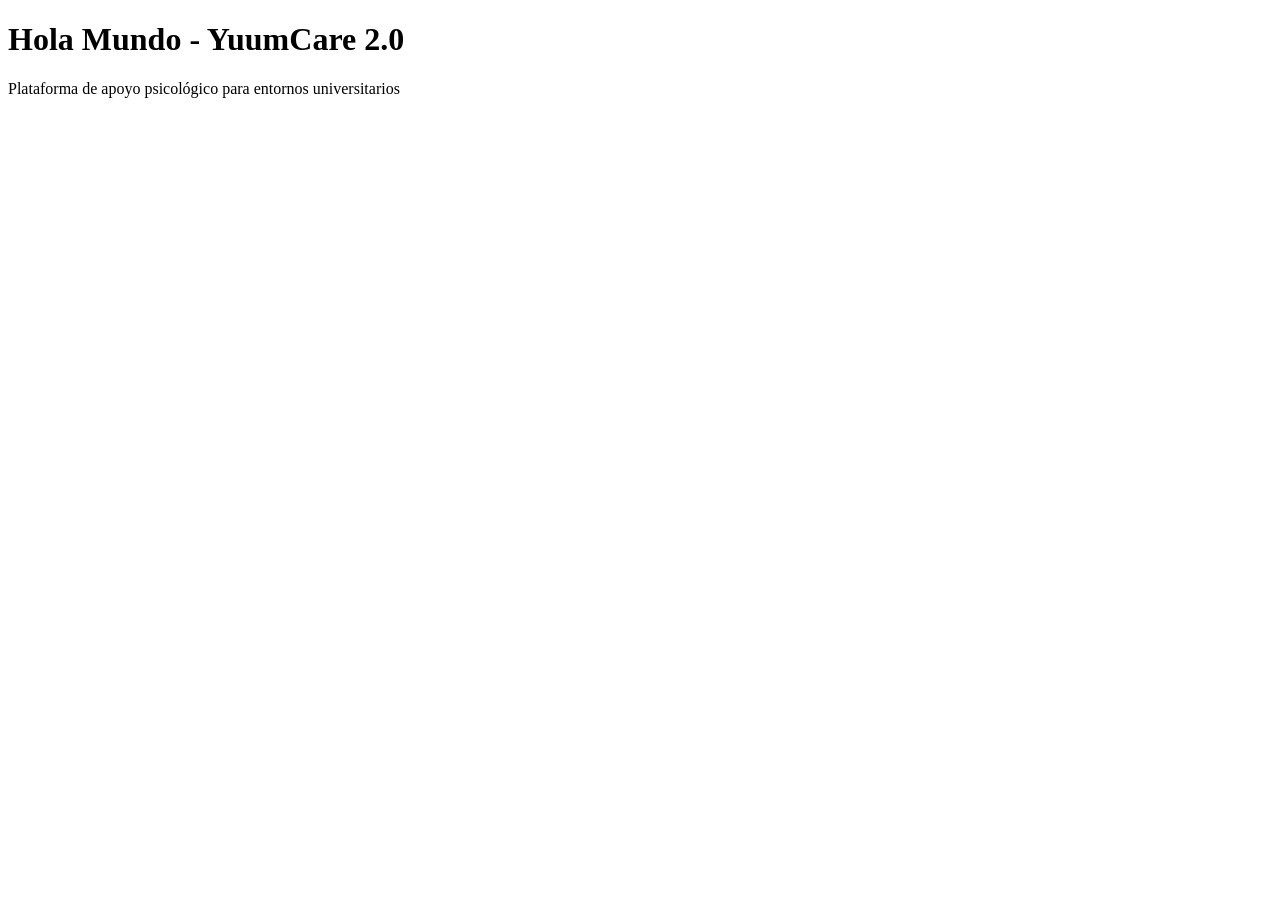
==== index.html @ 954b81b0 "feat: crear estructura inicial de la página principal" ====
<!DOCTYPE html>
<html lang="en">
<head>
    <meta charset="UTF-8">
    <meta name="viewport" content="width=device-width, initial-scale=1.0">
    <title>YuumCare 2.0</title>
</head>
<body>
    <h1>Hola Mundo - YuumCare 2.0 </h1>
    <p>Plataforma de apoyo psicológico para entornos universitarios</p>
</body>
</html>
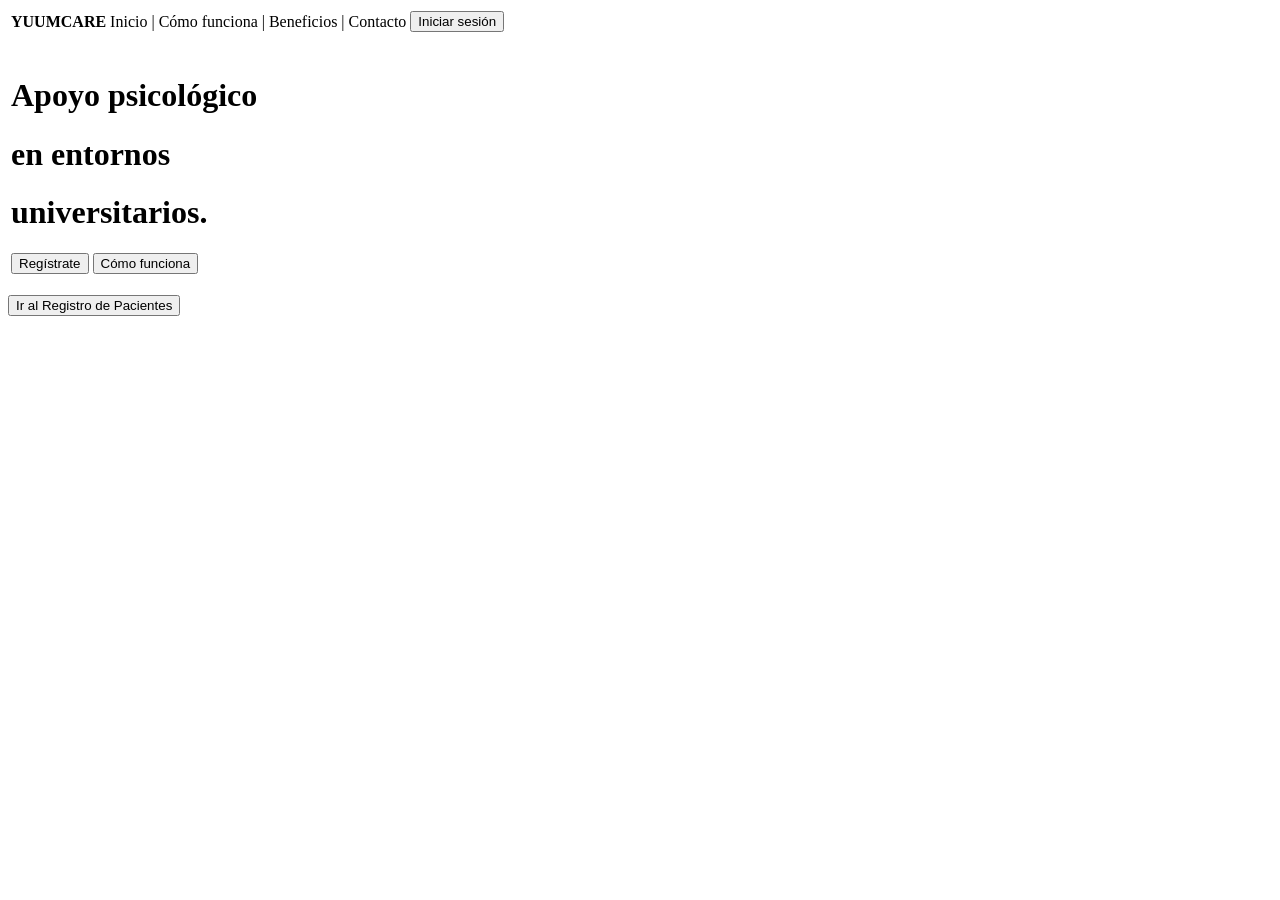
==== commit 25b5bdf2: "feat:agregar registro  de usuarios y barra de navegacion en html" ====
--- a/index.html
+++ b/index.html
@@ -1,12 +1,39 @@
 <!DOCTYPE html>
-<html lang="en">
+<html lang="es">
 <head>
     <meta charset="UTF-8">
-    <meta name="viewport" content="width=device-width, initial-scale=1.0">
-    <title>YuumCare 2.0</title>
+    <title>Yuumcare</title>
 </head>
 <body>
-    <h1>Hola Mundo - YuumCare 2.0 </h1>
-    <p>Plataforma de apoyo psicológico para entornos universitarios</p>
+
+    <table> 
+        <tr>
+            <td><b>YUUMCARE</b></td>
+            <td>
+                Inicio | Cómo funciona | Beneficios | Contacto
+            </td>
+            <td>
+                <button>Iniciar sesión</button>
+            </td>
+        </tr>
+    </table>
+    <br>
+
+    <table>
+        <tr>
+            <td>
+                <h1>Apoyo psicológico</h1>
+                <h1>en entornos</h1>
+                <h1>universitarios.</h1>
+
+                <button>Regístrate</button>
+                <button>Cómo funciona</button>
+            </td>
+        </tr>
+    </table>
+<br>
+    <a href="registro.html">
+        <button>Ir al Registro de Pacientes</button>
+    </a>
 </body>
 </html>
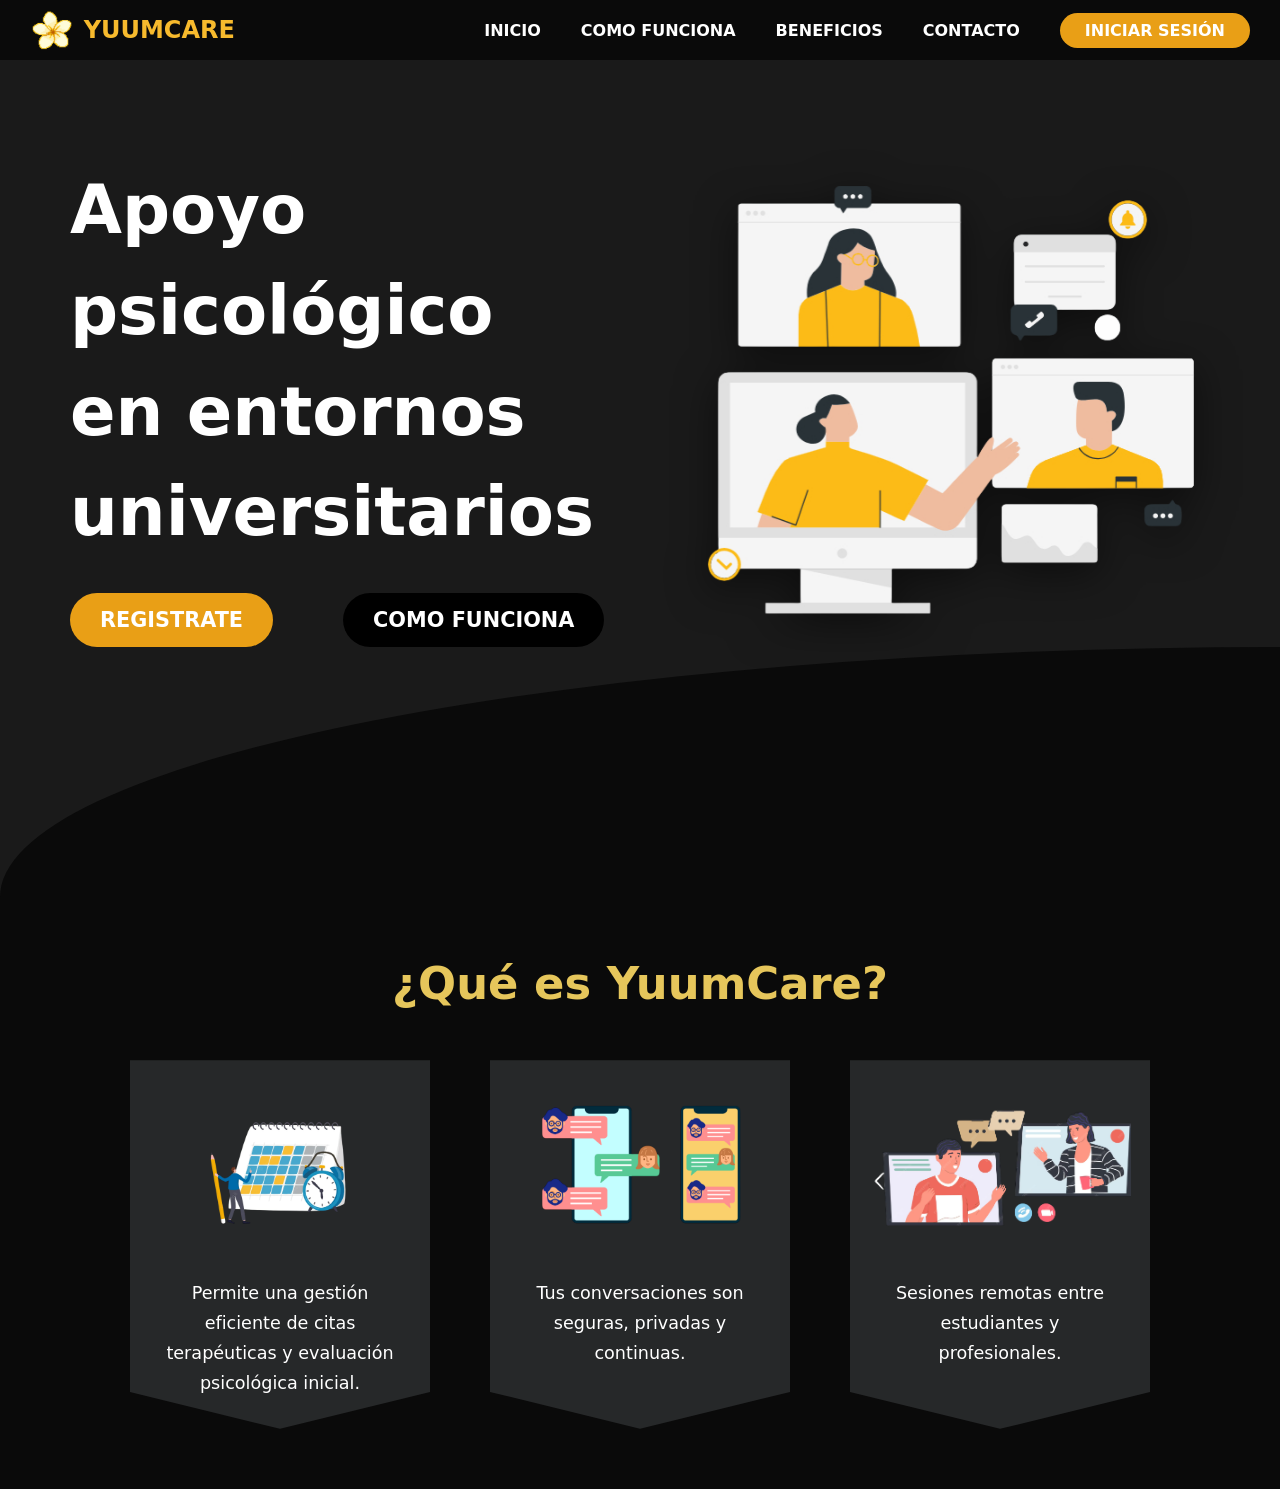
==== commit ce866be2: "style: incluir css al index y la pagina de registro" ====
--- a/index.html
+++ b/index.html
@@ -2,38 +2,69 @@
 <html lang="es">
 <head>
     <meta charset="UTF-8">
-    <title>Yuumcare</title>
+    <meta name="viewport" content="width=device-width, initial-scale=1.0">
+    <title>YuumCare</title>
+    <link rel="stylesheet" href="styles.css">
 </head>
 <body>
 
-    <table> 
-        <tr>
-            <td><b>YUUMCARE</b></td>
-            <td>
-                Inicio | Cómo funciona | Beneficios | Contacto
-            </td>
-            <td>
-                <button>Iniciar sesión</button>
-            </td>
-        </tr>
-    </table>
-    <br>
+<nav class="topbar">
+    <div class="logo">
+        <img src="images/logo pequeño.png" alt="Logo YuumCare">
+        YUUMCARE
+    </div>
+    <ul class="nav-links">
+        <li><a href="#">Inicio</a></li>
+        <li><a href="#">Como funciona</a></li>
+        <li><a href="#">Beneficios</a></li>
+        <li><a href="#">Contacto</a></li>
+        <li><a href="#" class="btn-login">Iniciar Sesión</a></li>
+    </ul>
+</nav>
 
-    <table>
-        <tr>
-            <td>
-                <h1>Apoyo psicológico</h1>
-                <h1>en entornos</h1>
-                <h1>universitarios.</h1>
+<section class="hero">
+    <div class="hero-text">
+        <h1>Apoyo psicológico <br>en entornos <br>universitarios</h1>
 
-                <button>Regístrate</button>
-                <button>Cómo funciona</button>
-            </td>
-        </tr>
-    </table>
-<br>
-    <a href="registro.html">
-        <button>Ir al Registro de Pacientes</button>
-    </a>
+        <div class="hero-buttons">
+            <a href="registro.html" class="btn-register">REGISTRATE</a>
+            
+            <a href="#" class="btn-secondary">COMO FUNCIONA</a>
+        </div>
+    </div>
+
+    <div class="hero-image">
+        <img src="images/image_nueva.png" alt="Ilustración de personas videollamadas">
+    </div>
+    <div class="wave-bg"></div>
+</section>
+
+<section class="info-section">
+    <h2 class="section-title">¿Qué es YuumCare?</h2>
+
+    <div class="cards-container">
+        <div class="info-card">
+            <div class="icon-box">
+                <img src="images/Gestionar citas.png" alt="Gestionar citas">
+            </div>
+            <p>Permite una gestión eficiente de citas terapéuticas y evaluación psicológica inicial.</p>
+        </div>
+
+        <div class="info-card">
+            <div class="icon-box">
+                <img src="images/conversaciones.png" alt="conversaciones">
+            </div>
+            <p>Tus conversaciones son seguras, privadas y continuas.</p>
+        </div>
+
+        <div class="info-card">
+            <div class="icon-box">
+                <img src="images/conversacion remota.png" alt="conversacion remota">
+            </div>
+            <p>Sesiones remotas entre estudiantes y profesionales.</p>
+        </div>
+    </div>
+</section>
+
 </body>
 </html>
--- a/styles.css
+++ b/styles.css
@@ -0,0 +1,475 @@
+/* Reseteo básico */
+* {
+    margin: 0;
+    padding: 0;
+    box-sizing: border-box;
+}
+
+body {
+    /* Pila de fuentes moderna y segura */
+    font-family: system-ui, -apple-system, BlinkMacSystemFont, "Segoe UI", Roboto, Helvetica, Arial, sans-serif;
+    background-color: #262829;
+    color: #ffffff;
+}
+
+/* --- NAVBAR --- */
+.topbar {
+    display: flex;
+    justify-content: space-between;
+    align-items: center;
+    padding: 10px 30px;
+    background-color: #0a0a0a;
+}
+
+.logo {
+    font-weight: 700;
+    font-size: 1.5rem;
+    color: #F7BA2D;  /*color de la letra yuumcare*/
+    display: flex;
+    align-items: center;
+    gap: 10px;
+}
+
+/* la imagen del logo pequeñin */
+.logo img {
+    height: 40px;
+    width: auto;
+}
+
+/* las barritas q estan a lado */
+.nav-links {
+    list-style: none;
+    display: flex;
+    gap: 40px;
+    align-items: center;
+}
+
+/* ajustes de las letras de las barritas */
+.nav-links a {
+    text-decoration: none;
+    color: #ffffff;
+    font-weight: 700;
+    font-size: 1rem;
+    text-transform: uppercase;
+}
+
+/* boton de iniciar */
+.btn-login {
+    background-color: #e99f16; /* Verde lima */
+    color: white;
+    padding: 8px 25px;
+    border-radius: 20px;
+    text-decoration: none;
+    font-weight: bold;
+}
+
+/* --- HERO SECTION --- */
+.hero {
+    position: relative; 
+    display: flex;
+    align-items: center;
+    justify-content: space-between;
+    position: relative;
+    padding: 100px 70px 250px; /* Mucho padding inferior para la curva */
+    background-color: #1a1a1a; /* El color oscuro del fondo */
+    overflow: hidden;
+}
+
+.hero-text {
+    width: 80%;
+    z-index: 10;
+}
+
+.hero-text h1 {
+    font-size: 4.2rem;
+    line-height: 1.5;
+    color: rgb(255, 255, 255);
+    margin-bottom: 30px;
+}
+
+.hero-text p {
+    font-size: 1.2rem;
+    color: #ffffff;
+    margin-bottom: 40px;
+}
+
+/* botones de abajo */
+.hero-buttons {
+    display: flex;
+    gap: 70px;
+}
+
+.btn-register {
+    background: linear-gradient(90deg, #e99f16, #e99f16);
+    color: white;
+    padding: 15px 30px;
+    border-radius: 30px;
+    text-decoration: none;
+    font-weight: bold;
+    font-size: 1.3rem;
+}
+
+.btn-secondary {
+    background: linear-gradient(90deg, #000000, #000000);
+    color: white;
+    padding: 15px 30px;
+    border-radius: 30px;
+    text-decoration: none;
+    font-weight: bold;
+    font-size: 1.3rem;
+}
+
+.hero-image {/*imagen grande*/
+    width: 67%;
+    position: relative;
+    z-index: 10;
+}
+
+.hero-image img {
+    width: 100%;
+    height: auto;
+    filter: drop-shadow(0 10px 20px rgba(0,0,0,0.5));
+}
+
+/* .wave-bg {
+    position: absolute;
+    bottom: 0;
+    left: 0;
+    width: 100%;
+    height: 30%;
+    background-color: #000000;
+    z-index: -4;
+    border-top-left-radius: 10% 100%;
+    border-top-right-radius: 0;
+}  */
+/* Asegúrate que el padre tenga esto para que el absolute funcione bien */
+
+.wave-bg {
+    position: absolute;
+    bottom: 0;
+    left: 0;
+    width: 100%;
+    height: 250px; /* Dale una altura fija en px para controlar mejor la curva */
+    
+    /* IMPORTANTE: Este color debe ser el del FONDO DE LA PÁGINA (gris claro/blanco), NO negro */
+    /* Si tu fondo es #1a1a1a, y quieres recortar, esto debe ser del color de la sección que sigue */
+    background-color: #0a0a0a; /* O el color que tengas en 'body' */
+    
+    z-index: 10; /* Z-index positivo para que se ponga encima */
+    
+    /* Esta forma crea una curva que sube hacia la izquierda */
+    border-top-left-radius: 100% 100%; 
+    border-top-right-radius: 0;
+}
+
+/* --- INFO SECTION --- */
+.info-section {
+    padding: 60px 50px;
+    text-align: center;
+    background-color: #0a0a0a;
+}
+
+.section-title {
+    color: #E6C65B;
+    font-size: 2.8rem;
+    margin-bottom: 50px;
+    font-weight: 700;
+}
+
+.cards-container {
+    display: flex;
+    justify-content: center;
+    gap: 60px;
+    flex-wrap: wrap;
+}
+
+.info-card {
+    background-color: #262829;
+    width: 300px;
+    padding: 30px 35px;
+    min-height: 250px;
+    display: flex;
+    flex-direction: column;
+    align-items: center;
+    justify-content: flex-start;
+    clip-path: polygon(0% 0%, 100% 0%, 100% 90%, 50% 100%, 0% 90%);
+}
+
+.icon-box {
+    margin-bottom: 35px;
+}
+
+.icon-box img {
+    height: 150px;
+    width: auto;
+}
+
+.info-card p {
+    color: #ffffff;
+    font-size: 1.1rem;
+    line-height: 1.7;
+    font-weight: 500;
+}
+
+/* --- ESTILOS DE LA PÁGINA DE REGISTRO --- */
+
+/* Contenedor central que agrupa formulario y tabla */
+.registro-container {
+    max-width: 900px;
+    margin: 40px auto;
+    padding: 0 20px;
+}
+
+/* Títulos */
+.page-title {
+    color: #ffffff;
+    font-size: 2.2rem;
+    text-align: center;
+    margin-bottom: 10px;
+}
+
+.subtitle {
+    text-align: center;
+    color: #fff;
+    margin-bottom: 30px;
+}
+
+/* Tarjeta blanca para el formulario */
+.form-box {
+    background-color: #000000; /* Mismo tono crema suave que el navbar o info */
+    padding: 40px;
+    border-radius: 20px;
+    box-shadow: 0 10px 25px rgba(0,0,0,0.05); /* Sombra suave */
+    margin-bottom: 50px;
+    border: 2px solid #0a0a0a;
+}
+
+/* Estilos de los inputs y labels */
+.styled-form label {
+    display: block;
+    margin-bottom: 8px;
+    font-weight: 600;
+    color: #ccc;
+}
+
+.styled-form input {
+    width: 100%;
+    padding: 12px 15px;
+    border: 1px solid #ccc; /* Borde gris suave */
+    border-radius: 10px;
+    background-color: #fff;
+    font-family: 'Poppins', sans-serif;
+    font-size: 1rem;
+    outline: none;
+    transition: border-color 0.3s;
+}
+
+.styled-form input:focus {
+    border-color: #AACC55; /* Verde lima al hacer click */
+    box-shadow: 0 0 5px rgba(170, 204, 85, 0.3);
+}
+
+/* Para poner inputs uno al lado del otro (nombre/apellido) */
+.form-row {
+    display: flex;
+    gap: 20px;
+    margin-bottom: 10px;
+}
+
+@media (max-width: 600px) {
+    .form-row {
+        flex-direction: column;
+        gap: 0;
+    }
+}
+
+.input-group {
+    margin-bottom: 20px;
+    width: 100%;
+}
+
+/* Botón de enviar */
+.boton-container {
+    text-align: center;
+    margin-top: 20px;
+}
+
+.btn-submit {
+    background: linear-gradient(90deg, #eeb414, #eeb414);
+    color: white;
+    border: none;
+    padding: 12px 40px;
+    font-size: 1.1rem;
+    font-weight: bold;
+    border-radius: 30px;
+    cursor: pointer;
+    transition: transform 0.2s;
+}
+
+.btn-submit:hover {
+    transform: scale(1.02);
+}
+
+/* --- ESTILOS DE LA TABLA --- */
+.table-box {
+    background-color: #0a0a0a;
+    padding: 30px;
+    border-radius: 20px;
+    box-shadow: 0 5px 15px rgba(0,0,0,0.05);
+}
+
+.table-box h3 {
+    color: #F7BA2D; /* Color del logo */
+    margin-bottom: 20px;
+    font-size: 1.5rem;
+}
+
+.styled-table {
+    width: 100%;
+    border-collapse: collapse;
+    font-size: 0.95rem;
+}
+
+.styled-table thead tr {
+    background-color: #F7BA2D; 
+    color: white;
+    text-align: left;
+}
+
+.styled-table th, 
+.styled-table td {
+    padding: 12px 15px;
+}
+
+.styled-table tbody tr {
+    border-bottom: 1px solid #dddddd;
+}
+
+.styled-table tbody tr:nth-of-type(even) {
+    background-color: #0a0a0a; /* Filas alternas grises */
+}
+
+.styled-table tbody tr:last-of-type {
+    border-bottom: 2px solid #dddddd;
+}
+
+/* Botones pequeños de la tabla */
+.action-btn {
+    padding: 5px 10px;
+    border: none;
+    border-radius: 5px;
+    cursor: pointer;
+    font-weight: 600;
+    font-size: 0.8rem;
+    margin-right: 5px;
+}
+
+.action-btn.edit {
+    background-color: #38b6ff; /* Azul editar */
+    color: white;
+}
+
+.action-btn.delete {
+    background-color: #f72516; /* Rojo borrar */
+    color: white;
+}
+
+/* ... resto del CSS anterior ... */
+
+.styled-form input {
+    width: 100%;
+    padding: 12px 15px;
+    border: 1px solid #8b8b;
+    border-radius: 10px;
+    background-color: #b4b4b4;
+    /* Fuente del sistema */
+    font-family: inherit; 
+    font-size: 1rem;
+    outline: none;
+    transition: border-color 0.3s;
+}
+
+/* ... resto del CSS ... */
+
+/* Tablets y pantallas medianas (máximo 1024px) */
+@media (max-width: 1024px) {
+    .hero {
+        flex-direction: column;
+        text-align: center;
+        padding: 60px 20px 200px;
+    }
+
+    .hero-text {
+        width: 100%;
+    }
+
+    .hero-text h1 {
+        font-size: 4rem; /* Reducimos el tamaño gigante */
+        line-height: 1.2;
+    }
+
+    .hero-buttons {
+        justify-content: center;
+    }
+
+    .hero-image {
+        width: 80%;
+        margin-top: 50px;
+    }
+}
+
+/* Celulares (máximo 768px) */
+@media (max-width: 768px) {
+    .topbar {
+        flex-direction: column;
+        gap: 20px;
+        padding: 20px;
+    }
+
+    .nav-links {
+        gap: 15px;
+        flex-wrap: wrap;
+        justify-content: center;
+    }
+
+    .nav-links a {
+        font-size: 1rem;
+    }
+
+    .hero-text h1 {
+        font-size: 2.5rem;
+    }
+
+    .hero-buttons {
+        flex-direction: column;
+        gap: 20px;
+    }
+
+    .section-title {
+        font-size: 2rem;
+    }
+
+    .cards-container {
+        gap: 30px;
+    }
+
+    /* Tabla responsiva: permite scroll lateral para que no rompa el diseño */
+    .table-responsive {
+        overflow-x: auto;
+    }
+
+    .registro-container {
+        margin: 20px auto;
+    }
+}
+
+/* Ajuste para pantallas muy pequeñas */
+@media (max-width: 480px) {
+    .hero-text h1 {
+        font-size: 2rem;
+    }
+
+    .form-box {
+        padding: 20px;
+    }
+}
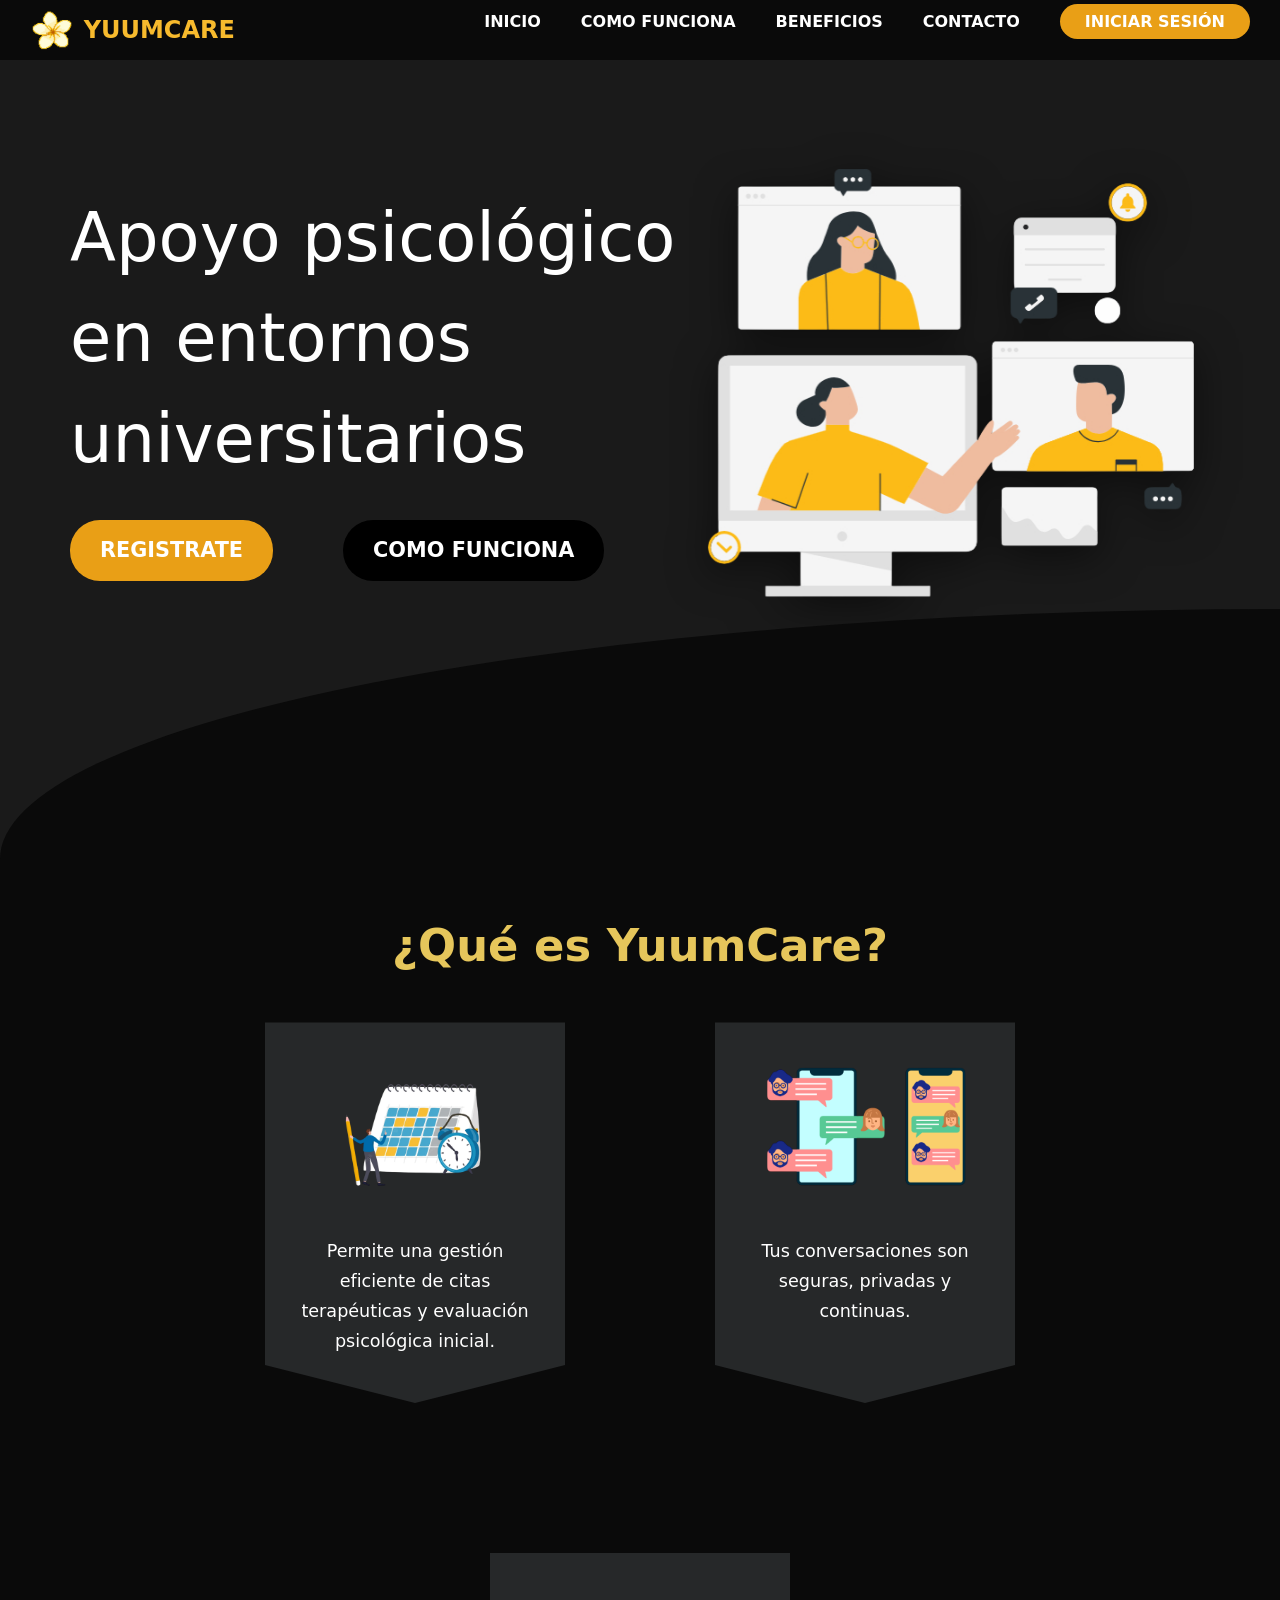
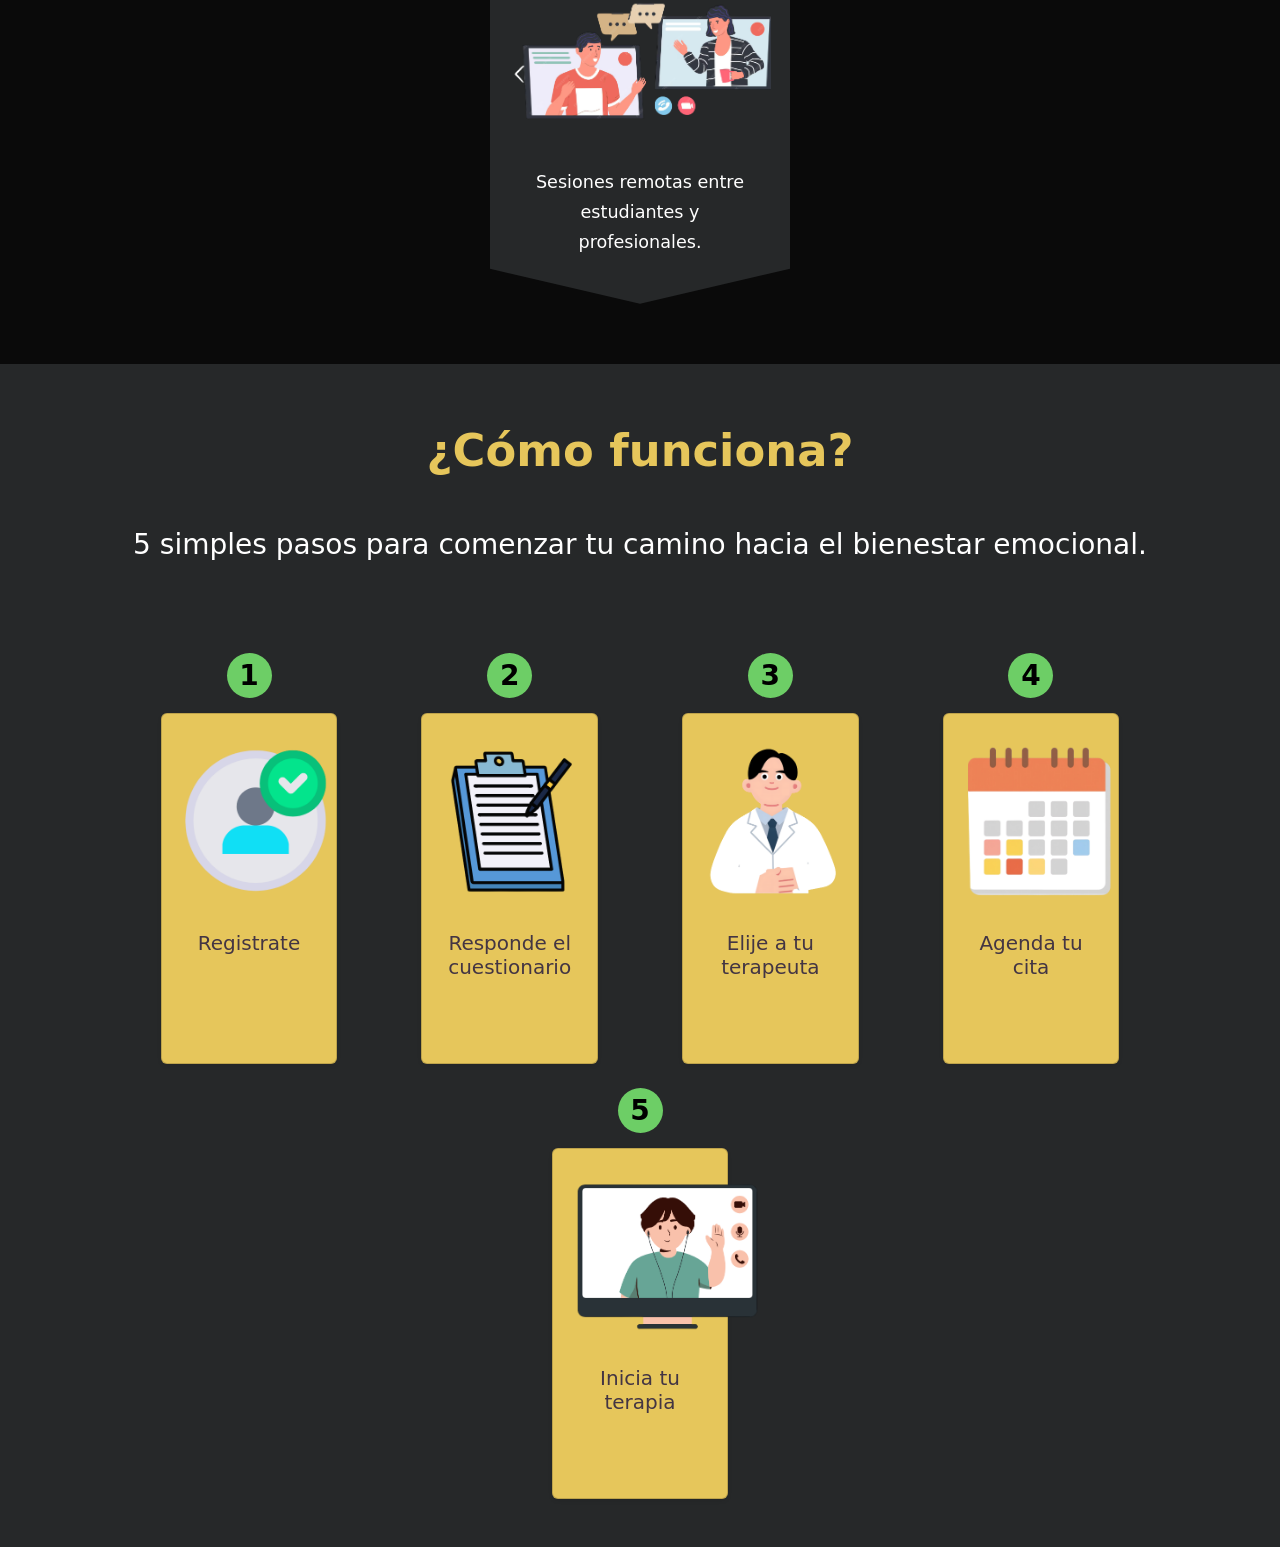
==== commit 1c7ccbf4: "feat: seccion 'como funciona' en el index usando bootstrap" ====
--- a/index.html
+++ b/index.html
@@ -4,7 +4,12 @@
     <meta charset="UTF-8">
     <meta name="viewport" content="width=device-width, initial-scale=1.0">
     <title>YuumCare</title>
+
+      <!-- Bootstrap CSS -->
+    <link href="https://cdn.jsdelivr.net/npm/bootstrap@5.3.2/dist/css/bootstrap.min.css" rel="stylesheet">
+
     <link rel="stylesheet" href="styles.css">
+
 </head>
 <body>
 
@@ -66,5 +71,77 @@
     </div>
 </section>
 
+<section class="how-section mb-5">
+  <h2 class="section-title">¿Cómo funciona?</h2>
+  
+    <div class="row g-4">   
+        <h3>5 simples pasos para comenzar tu camino hacia el bienestar emocional.</h3>
+
+        <div class="col-md-2">
+            <h3 class="step-circle">1</h3>
+            <div class="card shadow-sm h-100">
+                <div class="card-body mt-3">
+                    <div class="icon-box">
+                        <img src="images/paso1.png" alt="Gestionar citas">
+                    </div>
+                    <h5 class="card-title">Registrate</h5>
+                </div>
+            </div>
+        </div>
+
+        <div class="col-md-2">
+            <h3 class="step-circle ">2</h3>
+            <div class="card shadow-sm h-100">
+                <div class="card-body mt-3">
+                    <div class="icon-box">
+                        <img src="images/paso2.png" alt="Respuesta cuestionario">
+                    </div>
+                    <h5 class="card-title">Responde el cuestionario</h5>
+                </div>
+            </div>
+        </div>
+
+        <div class="col-md-2">
+            <h3 class="step-circle">3</h3>
+            <div class="card shadow-sm h-100">
+                <div class="card-body mt-3">
+                    <div class="icon-box">
+                        <img src="images/paso3.png" alt="Elije terapeuta">
+                    </div>
+                    <h5 class="card-title">Elije a tu terapeuta</h5>
+                </div>
+            </div>
+        </div>
+
+        <div class="col-md-2">
+            <h3 class="step-circle">4</h3>
+            <div class="card shadow-sm h-100">
+                <div class="card-body mt-3">
+                    <div class="icon-box">
+                        <img src="images/paso4.png" alt="Agenda tu cita">
+                    </div>
+                    <h5 class="card-title">Agenda tu cita</h5>
+                </div>
+            </div>
+        </div>
+
+        <div class="col-md-2">
+            <h3 class="step-circle">5</h3>
+            <div class="card shadow-sm h-100">
+                <div class="card-body mt-3">
+                    <div class="icon-box">
+                        <img src="images/paso5.png" alt="Inicia tu terapia">
+                    </div>
+                    <h5 class="card-title mt-3">Inicia tu terapia</h5>
+                </div>
+            </div>
+        </div>
+
+    </div> 
+</section>
+
 </body>
-</html>+</html>
+
+  <!-- Bootstrap JS -->
+  <script src="https://cdn.jsdelivr.net/npm/bootstrap@5.3.2/dist/js/bootstrap.bundle.min.js"></script>
--- a/styles.css
+++ b/styles.css
@@ -55,7 +55,7 @@
 
 /* boton de iniciar */
 .btn-login {
-    background-color: #e99f16; /* Verde lima */
+    background-color: #e99f16; 
     color: white;
     padding: 8px 25px;
     border-radius: 20px;
@@ -149,11 +149,8 @@
     bottom: 0;
     left: 0;
     width: 100%;
-    height: 250px; /* Dale una altura fija en px para controlar mejor la curva */
-    
-    /* IMPORTANTE: Este color debe ser el del FONDO DE LA PÁGINA (gris claro/blanco), NO negro */
-    /* Si tu fondo es #1a1a1a, y quieres recortar, esto debe ser del color de la sección que sigue */
-    background-color: #0a0a0a; /* O el color que tengas en 'body' */
+    height: 250px; /* Altura */
+    background-color: #0a0a0a; 
     
     z-index: 10; /* Z-index positivo para que se ponga encima */
     
@@ -179,7 +176,7 @@
 .cards-container {
     display: flex;
     justify-content: center;
-    gap: 60px;
+    gap: 150px;
     flex-wrap: wrap;
 }
 
@@ -194,6 +191,19 @@
     justify-content: flex-start;
     clip-path: polygon(0% 0%, 100% 0%, 100% 90%, 50% 100%, 0% 90%);
 }
+.step-circle {
+    width: 45px;
+    height: 45px;
+    background-color: #6dce66; /* verde claro */
+    color: #000;
+    border-radius: 50%;
+    display: flex;
+    align-items: center;
+    justify-content: center;
+    margin: 0 auto 15px auto; /* centra y da espacio */
+    font-weight: bold;
+}
+
 
 .icon-box {
     margin-bottom: 35px;
@@ -209,6 +219,26 @@
     font-size: 1.1rem;
     line-height: 1.7;
     font-weight: 500;
+}
+
+/* --- HOW SECTION --- */
+.how-section {
+    padding: 60px 50px;
+    text-align: center;
+    background-color: #262829;
+}
+
+.row {
+    display: flex;
+    justify-content: center;
+    gap: 60px;
+    flex-wrap: wrap;
+}
+
+.card {
+    background-color: #E6C65B;
+    color: rgb(67, 53, 67);
+    flex: 1 1 200px;
 }
 
 /* --- ESTILOS DE LA PÁGINA DE REGISTRO --- */
@@ -259,7 +289,7 @@
     border-radius: 10px;
     background-color: #fff;
     font-family: 'Poppins', sans-serif;
-    font-size: 1rem;
+    font-size: 1rem; 
     outline: none;
     transition: border-color 0.3s;
 }
@@ -286,6 +316,7 @@
 .input-group {
     margin-bottom: 20px;
     width: 100%;
+    color: #0a0a0a;
 }
 
 /* Botón de enviar */
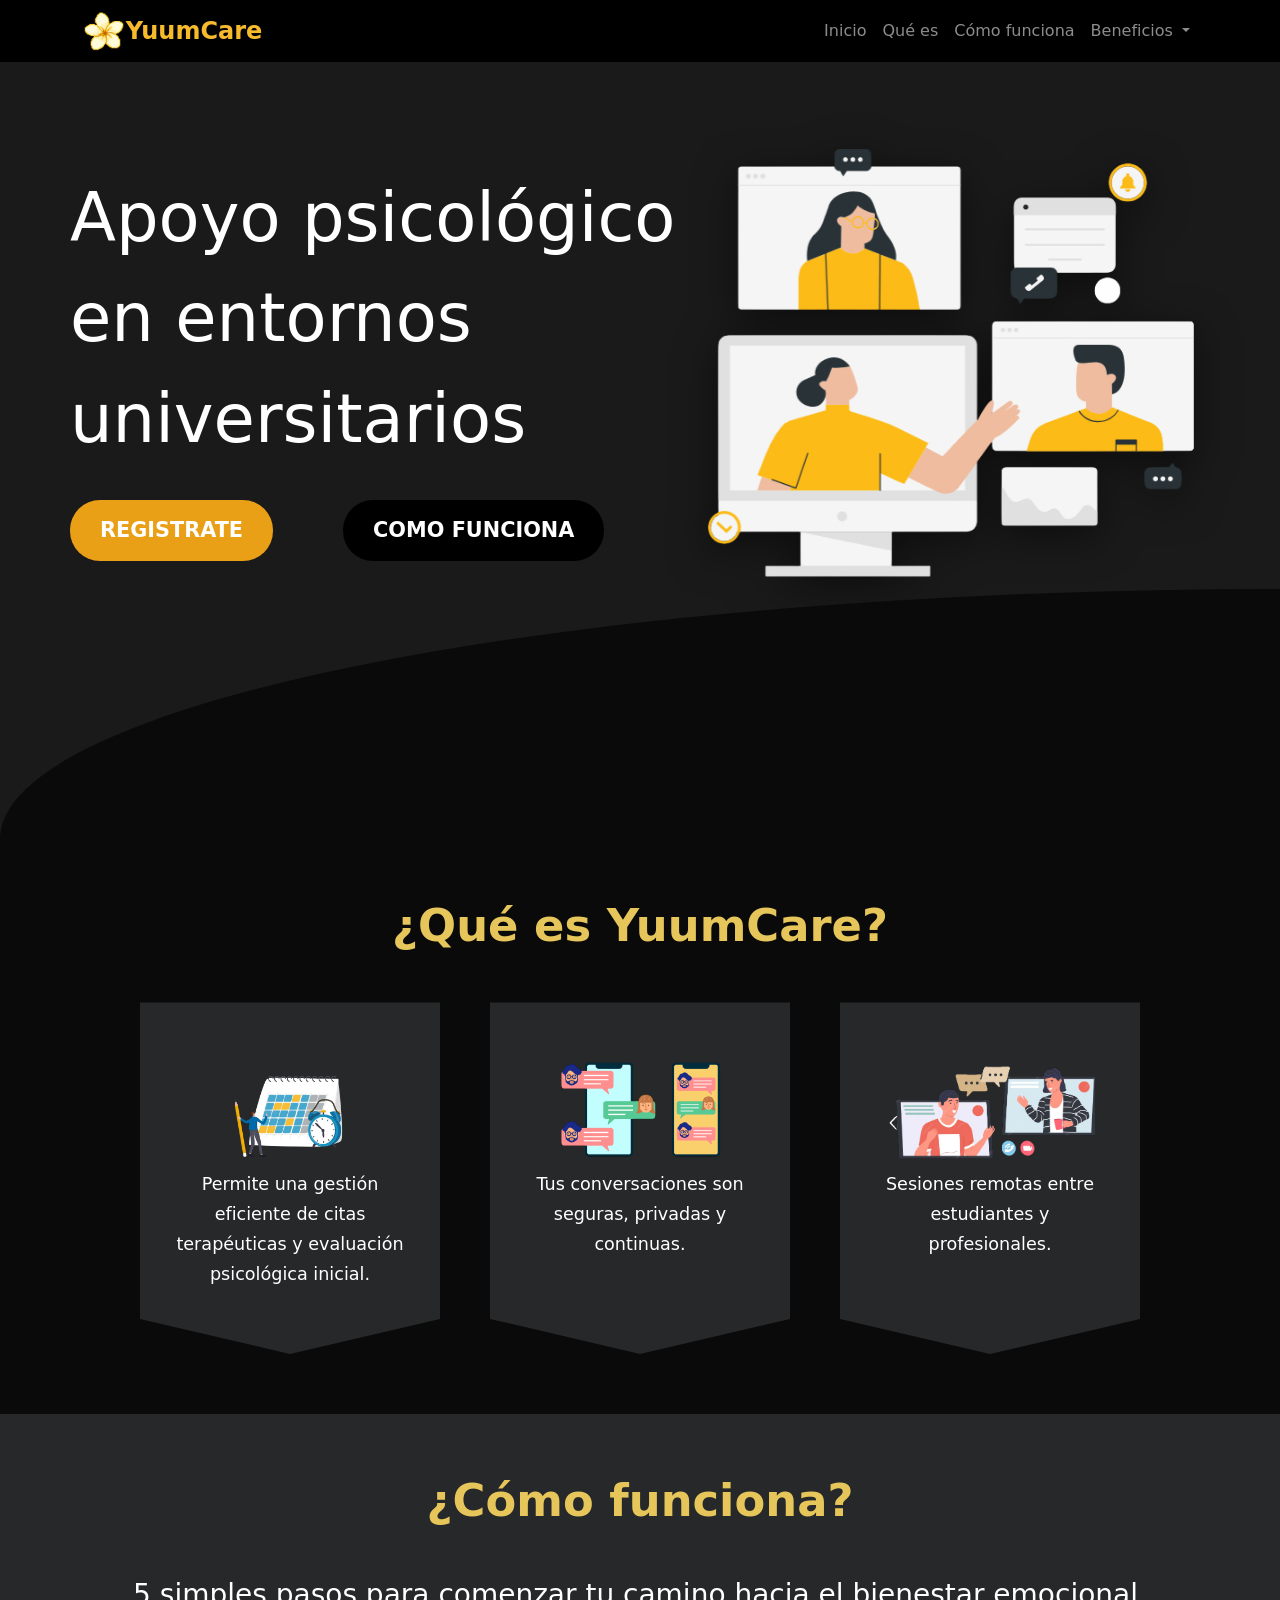
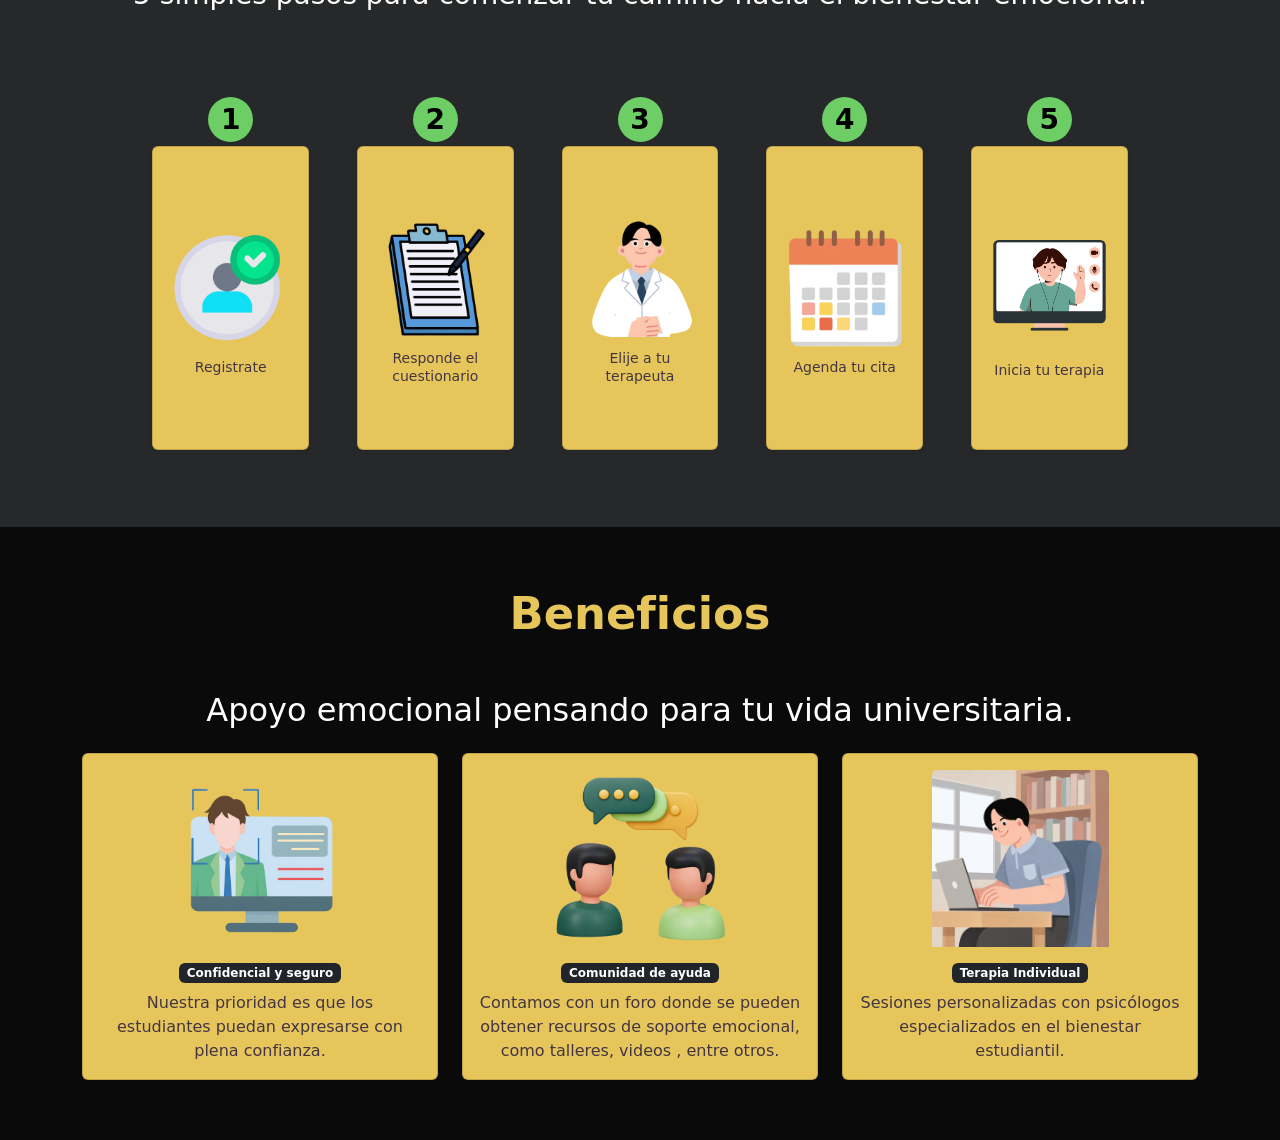
==== commit 73a2b492: "Avance Bootstrap sesiones 1-6 aplicado a YuumCare" ====
--- a/index.html
+++ b/index.html
@@ -13,21 +13,39 @@
 </head>
 <body>
 
-<nav class="topbar">
-    <div class="logo">
-        <img src="images/logo pequeño.png" alt="Logo YuumCare">
-        YUUMCARE
-    </div>
-    <ul class="nav-links">
-        <li><a href="#">Inicio</a></li>
-        <li><a href="#">Como funciona</a></li>
-        <li><a href="#">Beneficios</a></li>
-        <li><a href="#">Contacto</a></li>
-        <li><a href="#" class="btn-login">Iniciar Sesión</a></li>
-    </ul>
-</nav>
-
-<section class="hero">
+    <nav class="navbar navbar-expand-lg navbar-dark bg-black fixed-top">
+        <div class="container">
+            <div class="logo">
+                <img src="images/logo pequeño.png" alt="Logo YuumCare">
+            </div>
+            <a class="navbar-brand " href="#">YuumCare</a>
+            <button class="navbar-toggler" type="button" data-bs-toggle="collapse" data-bs-target="#menu">
+                <span class="navbar-toggler-icon"></span>
+            </button>
+            <div class="collapse navbar-collapse" id="menu">
+                <ul class="navbar-nav ms-auto">
+                
+                    <li class="nav-item"><a class="nav-link" href="#inicio">Inicio</a></li>
+                    <li class="nav-item"><a class="nav-link" href="#Que es">Qué es</a></li>
+                    <li class="nav-item"><a class="nav-link" href="#como-funciona">Cómo funciona</a></li>
+
+                    <li class="nav-item dropdown">
+                        <a class="nav-link dropdown-toggle" href="#" id="navbarDropdown" role="button" data-bs-toggle="dropdown" aria-expanded="false">
+                        Beneficios
+                        </a>
+                        <ul class="dropdown-menu dropdown-menu-dark" aria-labelledby="navbarDropdown">
+                        <li><a class="dropdown-item" href="#beneficio1">Confidencial</a></li>
+                        <li><a class="dropdown-item" href="#beneficio2">Comunidad</a></li>
+                        <li><a class="dropdown-item" href="#beneficio3">Individual</a></li>
+                        </ul>
+                    </li>
+                
+                </ul>
+            </div>
+        </div>
+    </nav>
+
+<section id="inicio" class="hero">
     <div class="hero-text">
         <h1>Apoyo psicológico <br>en entornos <br>universitarios</h1>
 
@@ -44,25 +62,26 @@
     <div class="wave-bg"></div>
 </section>
 
-<section class="info-section">
+<section id="Que es" class="info-section">
     <h2 class="section-title">¿Qué es YuumCare?</h2>
 
     <div class="cards-container">
-        <div class="info-card">
+        
+        <div class="info-card py-5">
             <div class="icon-box">
                 <img src="images/Gestionar citas.png" alt="Gestionar citas">
             </div>
             <p>Permite una gestión eficiente de citas terapéuticas y evaluación psicológica inicial.</p>
         </div>
 
-        <div class="info-card">
+        <div class="info-card py-5">
             <div class="icon-box">
                 <img src="images/conversaciones.png" alt="conversaciones">
             </div>
             <p>Tus conversaciones son seguras, privadas y continuas.</p>
         </div>
 
-        <div class="info-card">
+        <div class="info-card py-5">
             <div class="icon-box">
                 <img src="images/conversacion remota.png" alt="conversacion remota">
             </div>
@@ -71,13 +90,12 @@
     </div>
 </section>
 
-<section class="how-section mb-5">
+<section id="como-funciona" class="how-section mb-5">
   <h2 class="section-title">¿Cómo funciona?</h2>
-  
-    <div class="row g-4">   
-        <h3>5 simples pasos para comenzar tu camino hacia el bienestar emocional.</h3>
-
-        <div class="col-md-2">
+    <h3>5 simples pasos para comenzar tu camino hacia el bienestar emocional.</h3>
+    <div class="row g-5" style="justify-content: center;">   
+
+        <div class="col-8 col-md-4 col-lg-2 py-5">
             <h3 class="step-circle">1</h3>
             <div class="card shadow-sm h-100">
                 <div class="card-body mt-3">
@@ -89,7 +107,7 @@
             </div>
         </div>
 
-        <div class="col-md-2">
+        <div class="col-8 col-md-4 col-lg-2 py-5">
             <h3 class="step-circle ">2</h3>
             <div class="card shadow-sm h-100">
                 <div class="card-body mt-3">
@@ -101,7 +119,7 @@
             </div>
         </div>
 
-        <div class="col-md-2">
+        <div class="col-8 col-md-4 col-lg-2 py-5">
             <h3 class="step-circle">3</h3>
             <div class="card shadow-sm h-100">
                 <div class="card-body mt-3">
@@ -113,7 +131,7 @@
             </div>
         </div>
 
-        <div class="col-md-2">
+        <div class="col-8 col-md-4 col-lg-2 py-5">
             <h3 class="step-circle">4</h3>
             <div class="card shadow-sm h-100">
                 <div class="card-body mt-3">
@@ -125,7 +143,7 @@
             </div>
         </div>
 
-        <div class="col-md-2">
+        <div class="col-8 col-md-4 col-lg-2 py-5">
             <h3 class="step-circle">5</h3>
             <div class="card shadow-sm h-100">
                 <div class="card-body mt-3">
@@ -140,6 +158,50 @@
     </div> 
 </section>
 
+<!-- Beneficios -->
+<section id="beneficios" class="beneficios-section">
+    <h2 class="section-title">Beneficios</h2>
+    <div class="container">
+      <h2 class="mb-4">Apoyo emocional pensando para tu vida universitaria.</h2>
+
+      <div class="row g-4">
+
+        <div class="col-12 col-md-6 col-lg-4" id="beneficio1">
+          <div class="card shadow-sm h-100">
+            <img src="images/beneficio1.png" class="card-img-top w-50 d-block mx-auto mt-3">
+            <div class="card-body">
+              <span class="badge bg-dark mb-2">Confidencial y seguro</span>
+              <p class="card-text"> Nuestra prioridad es que los estudiantes puedan expresarse con plena confianza.</p>
+            </div>
+          </div>
+        </div>
+
+        <div class="col-12 col-md-6 col-lg-4 " id="beneficio2">
+          <div class="card shadow-sm h-100">
+            <img src="images/beneficio2.png" class="card-img-top w-50 d-block mx-auto mt-3">
+            <div class="card-body">
+              <span class="badge bg-dark mb-2">Comunidad de ayuda</span>
+              <p class="card-text">Contamos con un foro donde se pueden obtener recursos de soporte emocional, como talleres, videos , entre otros.</p>
+             
+            </div>
+          </div>
+        </div>
+
+        <div class="col-12 col-md-6 col-lg-4" id="beneficio3">
+          <div class="card shadow-sm h-100">
+            <img src="images/beneficio3.png" class="card-img-top w-50 d-block mx-auto mt-3">
+            <div class="card-body">
+              <span class="badge bg-dark mb-2">Terapia Individual</span>
+              <p class="card-text">Sesiones personalizadas con psicólogos especializados en el bienestar estudiantil.</p>
+              
+            </div>
+          </div>
+        </div>
+
+      </div>
+    </div>
+  </section>
+
 </body>
 </html>
 
--- a/styles.css
+++ b/styles.css
@@ -5,11 +5,16 @@
     box-sizing: border-box;
 }
 
+html {
+  scroll-behavior: smooth;
+}
+
 body {
     /* Pila de fuentes moderna y segura */
     font-family: system-ui, -apple-system, BlinkMacSystemFont, "Segoe UI", Roboto, Helvetica, Arial, sans-serif;
     background-color: #262829;
     color: #ffffff;
+    padding-top:40px;
 }
 
 /* --- NAVBAR --- */
@@ -21,7 +26,7 @@
     background-color: #0a0a0a;
 }
 
-.logo {
+.navbar-brand {
     font-weight: 700;
     font-size: 1.5rem;
     color: #F7BA2D;  /*color de la letra yuumcare*/
@@ -130,19 +135,6 @@
     height: auto;
     filter: drop-shadow(0 10px 20px rgba(0,0,0,0.5));
 }
-
-/* .wave-bg {
-    position: absolute;
-    bottom: 0;
-    left: 0;
-    width: 100%;
-    height: 30%;
-    background-color: #000000;
-    z-index: -4;
-    border-top-left-radius: 10% 100%;
-    border-top-right-radius: 0;
-}  */
-/* Asegúrate que el padre tenga esto para que el absolute funcione bien */
 
 .wave-bg {
     position: absolute;
@@ -176,7 +168,7 @@
 .cards-container {
     display: flex;
     justify-content: center;
-    gap: 150px;
+    gap: 50px;
     flex-wrap: wrap;
 }
 
@@ -200,18 +192,22 @@
     display: flex;
     align-items: center;
     justify-content: center;
-    margin: 0 auto 15px auto; /* centra y da espacio */
+    margin: 30px auto 4px auto; /* centra y da espacio */
     font-weight: bold;
 }
 
 
 .icon-box {
-    margin-bottom: 35px;
+    height: 120px;              
+    display: flex;
+    align-items: center;
+    justify-content: center;
 }
 
 .icon-box img {
-    height: 150px;
-    width: auto;
+    max-height: 100%;
+    max-width: 100%;
+    object-fit: contain;
 }
 
 .info-card p {
@@ -228,17 +224,32 @@
     background-color: #262829;
 }
 
-.row {
-    display: flex;
-    justify-content: center;
-    gap: 60px;
-    flex-wrap: wrap;
-}
 
 .card {
     background-color: #E6C65B;
     color: rgb(67, 53, 67);
-    flex: 1 1 200px;
+    
+}
+.card-title {
+    font-size: 14px;
+    font-weight: 500;
+    text-align: center;
+    line-height: 1.3;
+    margin-top: 10px;
+}
+
+.card-body {
+    display: flex;
+    flex-direction: column;
+    align-items: center;
+    justify-content: center;
+    
+}
+
+.beneficios-section {
+    padding: 60px 50px;
+    text-align: center;
+    background-color: #0a0a0a;
 }
 
 /* --- ESTILOS DE LA PÁGINA DE REGISTRO --- */
@@ -503,4 +514,4 @@
     .form-box {
         padding: 20px;
     }
-}+}  
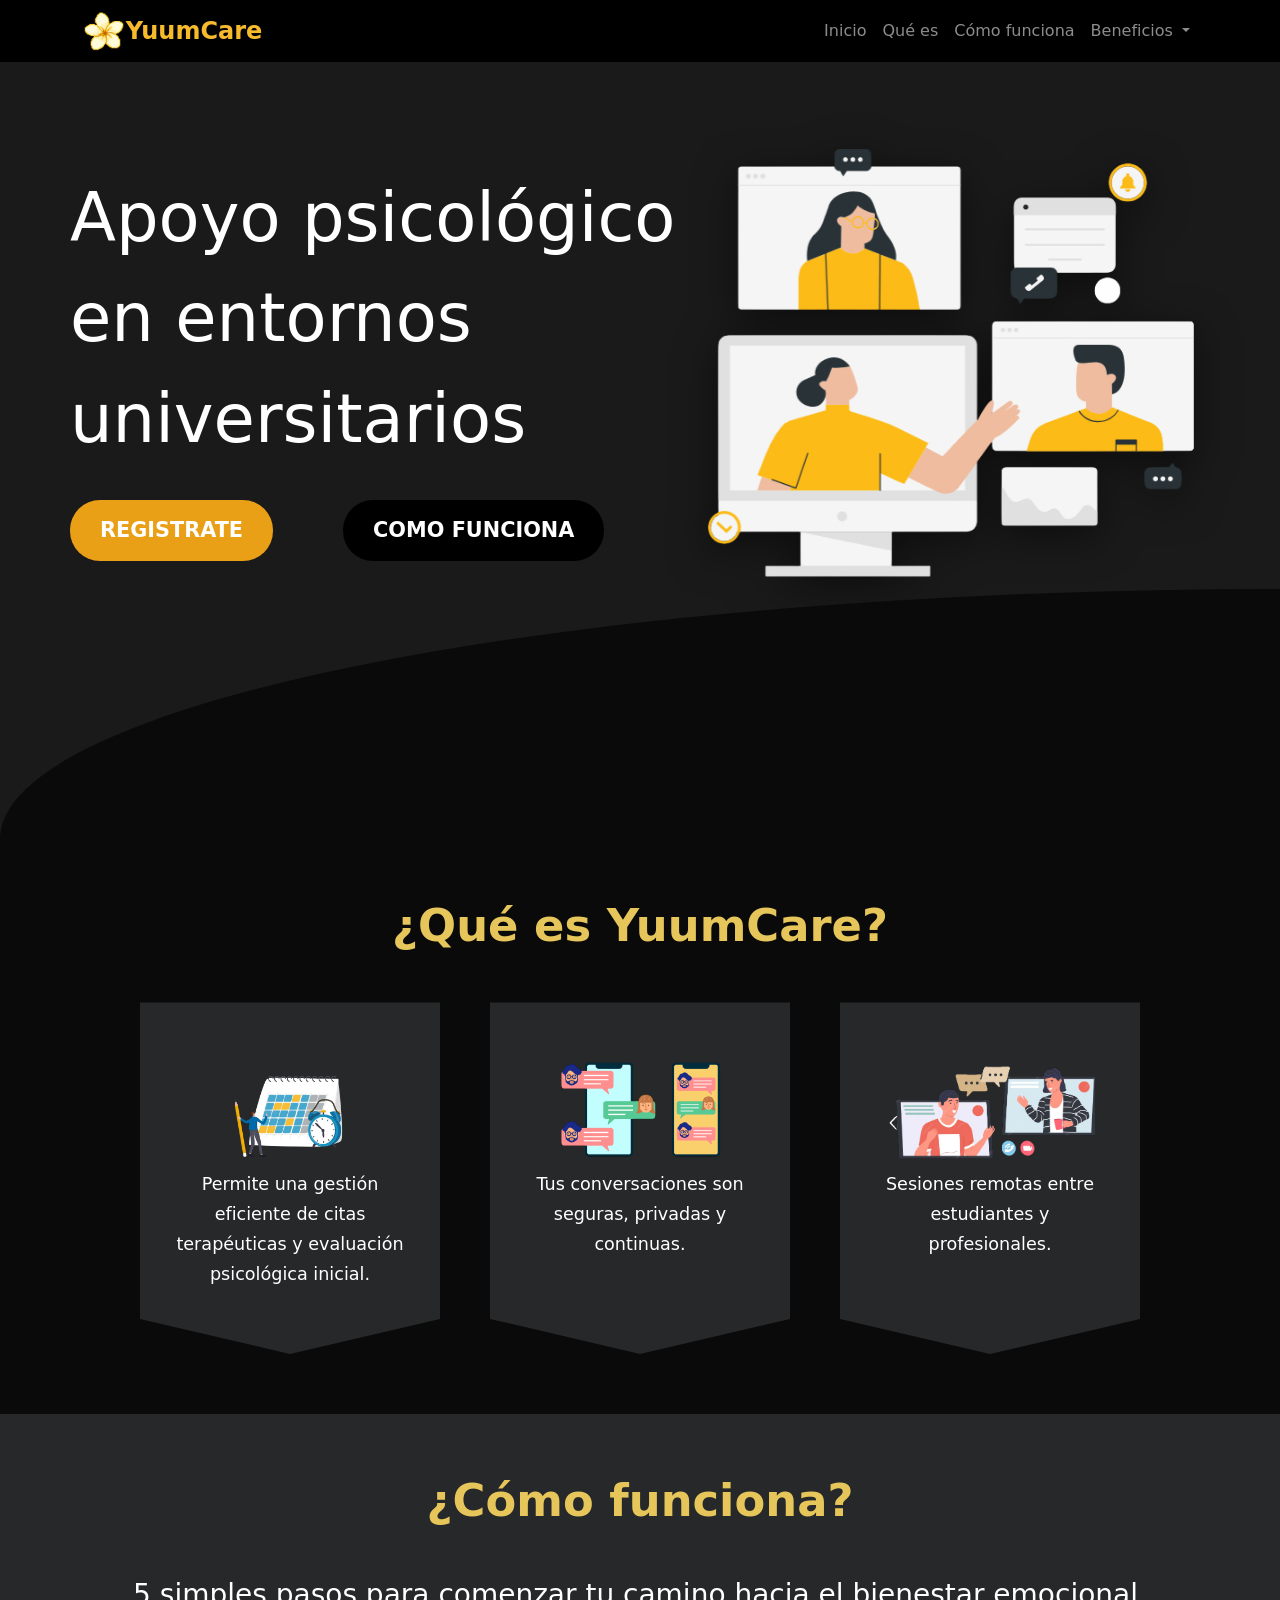
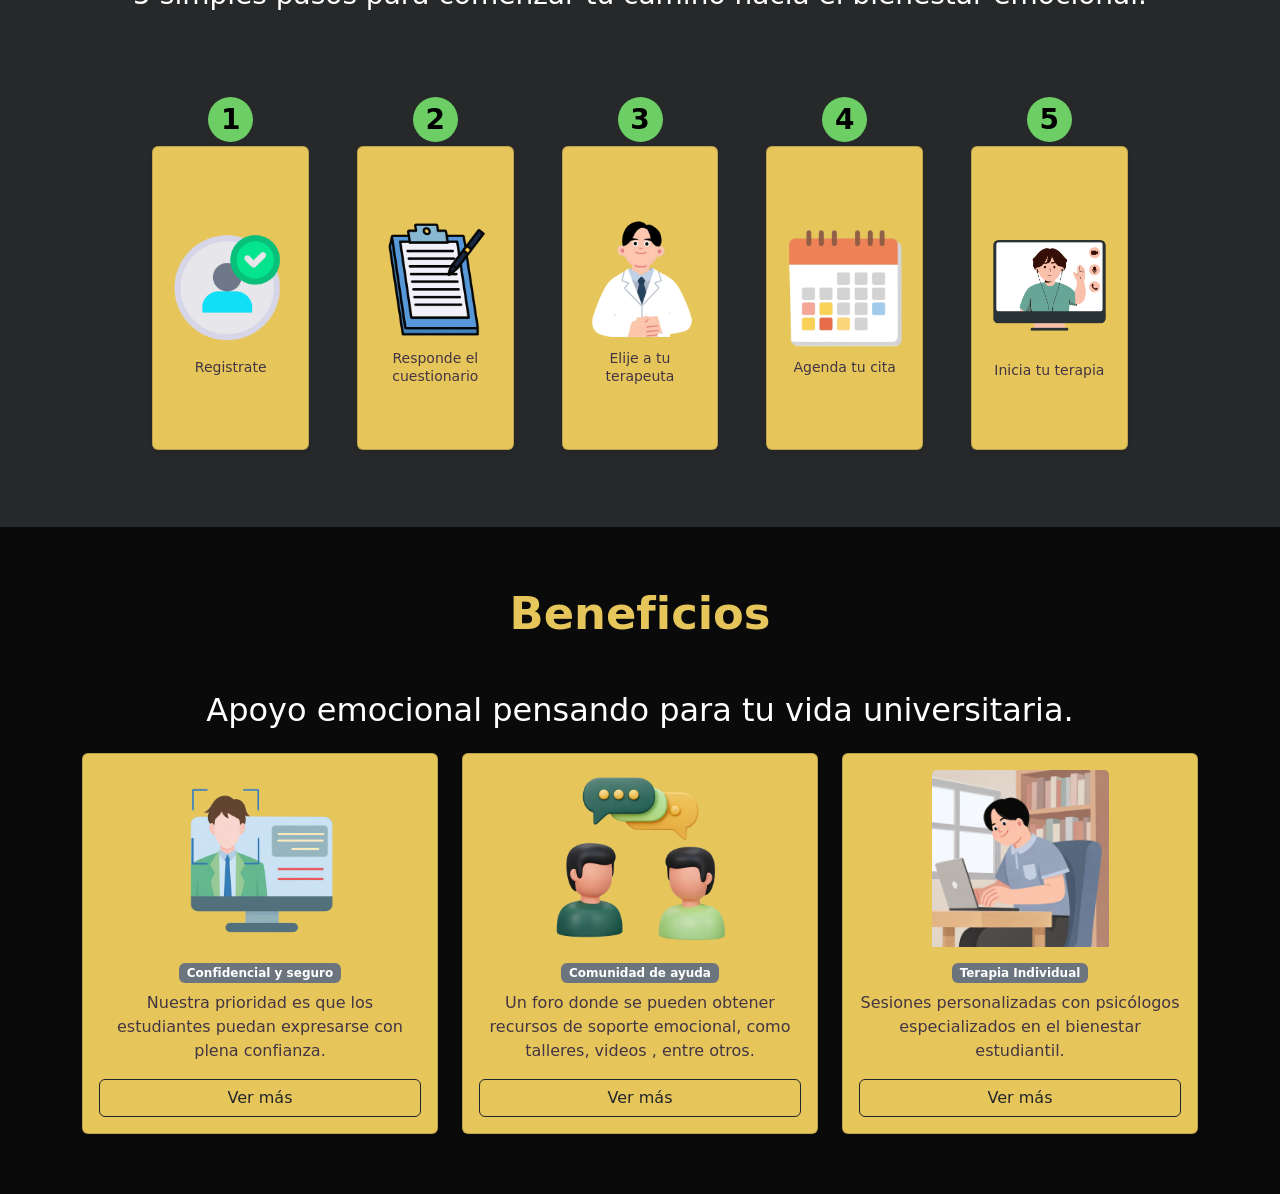
==== commit 5a76d416: "Avance 2: Integración de Diseño Jerárquico, Imágenes y Links Estratégicos" ====
--- a/index.html
+++ b/index.html
@@ -18,7 +18,7 @@
             <div class="logo">
                 <img src="images/logo pequeño.png" alt="Logo YuumCare">
             </div>
-            <a class="navbar-brand " href="#">YuumCare</a>
+            <a class="navbar-brand " href="#inicio">YuumCare</a>
             <button class="navbar-toggler" type="button" data-bs-toggle="collapse" data-bs-target="#menu">
                 <span class="navbar-toggler-icon"></span>
             </button>
@@ -26,11 +26,11 @@
                 <ul class="navbar-nav ms-auto">
                 
                     <li class="nav-item"><a class="nav-link" href="#inicio">Inicio</a></li>
-                    <li class="nav-item"><a class="nav-link" href="#Que es">Qué es</a></li>
+                    <li class="nav-item"><a class="nav-link" href="#que-es">Qué es</a></li>
                     <li class="nav-item"><a class="nav-link" href="#como-funciona">Cómo funciona</a></li>
 
                     <li class="nav-item dropdown">
-                        <a class="nav-link dropdown-toggle" href="#" id="navbarDropdown" role="button" data-bs-toggle="dropdown" aria-expanded="false">
+                        <a class="nav-link dropdown-toggle"  id="navbarDropdown" role="button" data-bs-toggle="dropdown" aria-expanded="false">
                         Beneficios
                         </a>
                         <ul class="dropdown-menu dropdown-menu-dark" aria-labelledby="navbarDropdown">
@@ -52,7 +52,7 @@
         <div class="hero-buttons">
             <a href="registro.html" class="btn-register">REGISTRATE</a>
             
-            <a href="#" class="btn-secondary">COMO FUNCIONA</a>
+            <a href="#como-funciona" class="btn-secondary">COMO FUNCIONA</a>
         </div>
     </div>
 
@@ -62,7 +62,7 @@
     <div class="wave-bg"></div>
 </section>
 
-<section id="Que es" class="info-section">
+<section id="que-es" class="info-section">
     <h2 class="section-title">¿Qué es YuumCare?</h2>
 
     <div class="cards-container">
@@ -168,32 +168,33 @@
 
         <div class="col-12 col-md-6 col-lg-4" id="beneficio1">
           <div class="card shadow-sm h-100">
-            <img src="images/beneficio1.png" class="card-img-top w-50 d-block mx-auto mt-3">
-            <div class="card-body">
-              <span class="badge bg-dark mb-2">Confidencial y seguro</span>
+            <img src="images/beneficio1.png" class="img-fluid card-img-top w-50 d-block mx-auto mt-3">
+            <div class="card-body d-flex flex-column">
+              <span class="badge bg-secondary mb-2">Confidencial y seguro</span>
               <p class="card-text"> Nuestra prioridad es que los estudiantes puedan expresarse con plena confianza.</p>
+              <a href="https://www.selia.co/" class="btn btn-outline-dark mt-auto w-100">Ver más </a> 
             </div>
           </div>
         </div>
 
         <div class="col-12 col-md-6 col-lg-4 " id="beneficio2">
           <div class="card shadow-sm h-100">
-            <img src="images/beneficio2.png" class="card-img-top w-50 d-block mx-auto mt-3">
-            <div class="card-body">
-              <span class="badge bg-dark mb-2">Comunidad de ayuda</span>
-              <p class="card-text">Contamos con un foro donde se pueden obtener recursos de soporte emocional, como talleres, videos , entre otros.</p>
-             
+            <img src="images/beneficio2.png" class="img-fluid card-img-top w-50 d-block mx-auto mt-3">
+            <div class="card-body d-flex flex-column">
+              <span class="badge bg-secondary mb-2">Comunidad de ayuda</span>
+              <p class="card-text">Un foro donde se pueden obtener recursos de soporte emocional, como talleres, videos , entre otros.</p>
+             <a href="https://ayuda-psicologica-en-linea.com/terapia-online/foros-ayuda-emocional/" class="btn btn-outline-dark mt-auto w-100">Ver más </a> 
             </div>
           </div>
         </div>
 
         <div class="col-12 col-md-6 col-lg-4" id="beneficio3">
           <div class="card shadow-sm h-100">
-            <img src="images/beneficio3.png" class="card-img-top w-50 d-block mx-auto mt-3">
-            <div class="card-body">
-              <span class="badge bg-dark mb-2">Terapia Individual</span>
+            <img src="images/beneficio3.png" class="img-fluid card-img-top w-50 d-block mx-auto mt-3">
+            <div class="card-body d-flex flex-column">
+              <span class="badge bg-secondary mb-2">Terapia Individual</span> 
               <p class="card-text">Sesiones personalizadas con psicólogos especializados en el bienestar estudiantil.</p>
-              
+              <a href="https://www.terapify.com/" class="btn btn-outline-dark mt-auto w-100">Ver más </a> 
             </div>
           </div>
         </div>
